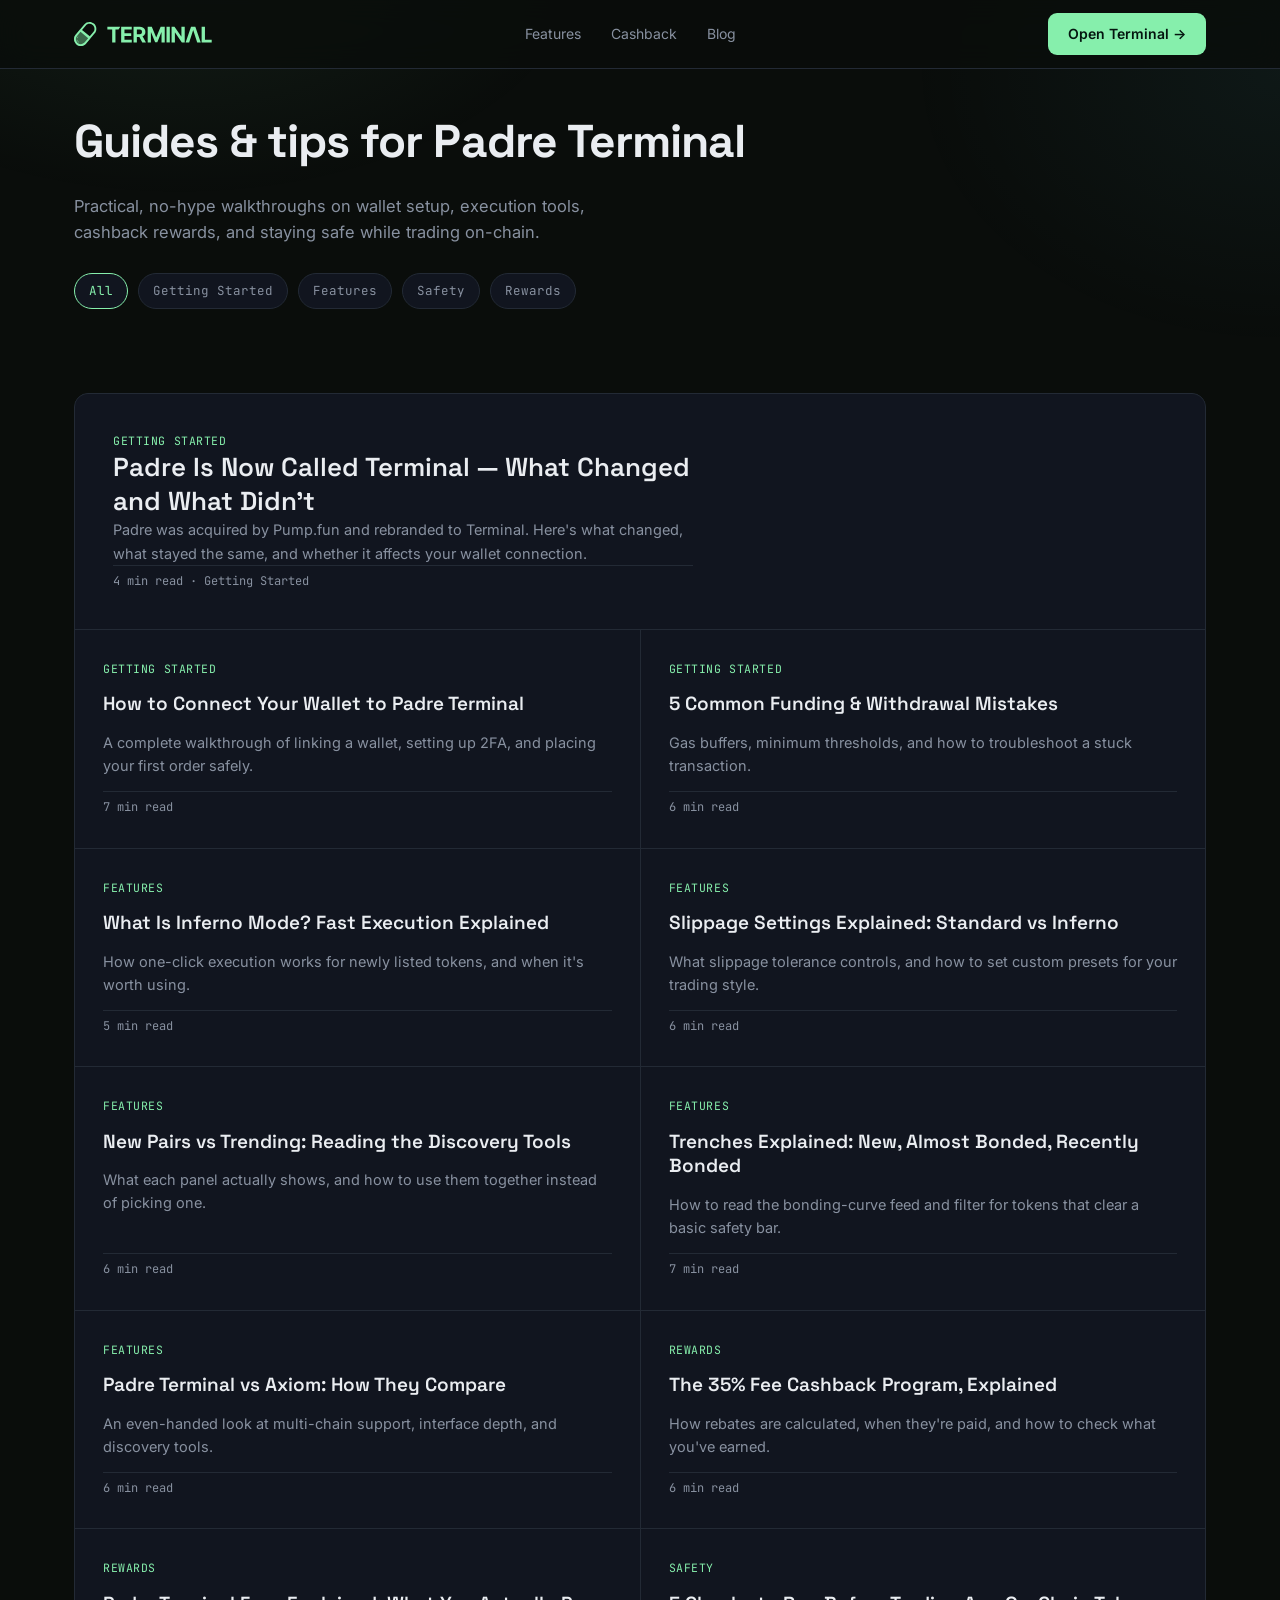
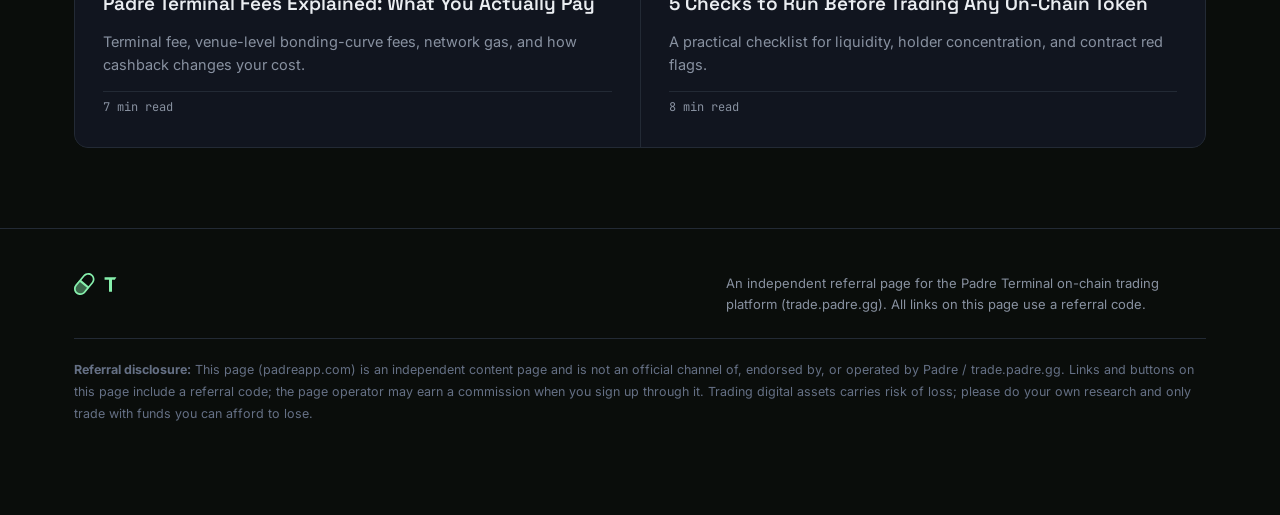
==== blog/index.html @ 82a3ad18 "Add files via upload Update link to Getbonus" ====
<!DOCTYPE html>
<html lang="en">
<head>
<meta charset="UTF-8">
<meta name="viewport" content="width=device-width, initial-scale=1.0">
<title>Blog — Guides & Tips for Padre Terminal | Padre Terminal Referral Hub</title>
<meta name="description" content="Step-by-step guides, feature explainers and safety tips for trading on Padre Terminal — wallet setup, cashback rewards, order types, and on-chain research tools.">
<link rel="canonical" href="https://padreapp.com/blog/">
<meta property="og:title" content="Padre Terminal Blog — Guides & Tips">
<meta property="og:description" content="Practical guides for trading faster and safer on Padre Terminal.">
<meta property="og:type" content="website">
<link rel="icon" href="/favicon.ico" sizes="any">
<link rel="icon" href="/favicon-96.png" type="image/png" sizes="96x96">
<link rel="preconnect" href="https://fonts.googleapis.com">
<link rel="preconnect" href="https://fonts.gstatic.com" crossorigin>
<link href="https://fonts.googleapis.com/css2?family=Space+Grotesk:wght@500;600;700&family=Inter:wght@400;500;600;700&family=JetBrains+Mono:wght@400;500;600&display=swap" rel="stylesheet">
<link rel="stylesheet" href="/blog/styles.css">
<script type="application/ld+json">
{
  "@context": "https://schema.org",
  "@type": "Blog",
  "name": "Padre Terminal Blog",
  "url": "https://padreapp.com/blog/",
  "description": "Guides, feature explainers and safety tips for trading on Padre Terminal."
}
</script>
</head>
<body>

<header>
  <div class="wrap">
    <nav>
      <a href="/" aria-label="Home" class="logo-img">
        <svg viewBox="0 0 460 80" fill="none" xmlns="http://www.w3.org/2000/svg" role="img" aria-label="Padre Terminal logo">
          <g clip-path="url(#clipNavBlog)">
            <path d="M111.18 24.9642V15.8462H154.259L148.422 24.9642H138.201V68.1539H127.239V24.9642H111.18Z" fill="#86EFAC"/>
            <path d="M157.173 68.1539V15.8462H192.518V24.9642H168.264V37.4282H190.699V46.5463H168.264V59.0358H192.62V68.1539H157.173Z" fill="#86EFAC"/>
            <path d="M198.449 68.1539V15.8462H219.142C223.104 15.8462 226.485 16.5528 229.285 17.9661C232.103 19.3623 234.245 21.346 235.713 23.917C237.199 26.4711 237.942 29.4765 237.942 32.933C237.942 36.4065 237.191 39.3949 235.688 41.8978C234.186 44.3838 232.008 46.2909 229.157 47.619C226.322 48.9471 222.891 49.6112 218.861 49.6112H205.005V40.723H217.068C219.185 40.723 220.944 40.4335 222.344 39.8546C223.745 39.2756 224.786 38.4073 225.469 37.2494C226.169 36.0915 226.519 34.6528 226.519 32.933C226.519 31.1963 226.169 29.7319 225.469 28.54C224.786 27.3481 223.736 26.4456 222.319 25.8326C220.919 25.2026 219.151 24.8877 217.017 24.8877H209.538V68.1539H198.449ZM226.775 44.3498L239.811 68.1539H227.57L214.814 44.3498H226.775Z" fill="#86EFAC"/>
            <path d="M245.639 15.8462H259.316L273.762 50.9904H274.375L288.821 15.8462H302.498V68.1539H291.741V34.1079H291.305L277.731 67.8985H270.406L256.832 33.9802H256.397V68.1539H245.639V15.8462Z" fill="#86EFAC"/>
            <path d="M319.416 15.8462V68.1539H308.327V15.8462H319.416Z" fill="#86EFAC"/>
            <path d="M369.117 15.8462V68.1539H359.538L336.718 35.2317H336.334V68.1539H325.245V15.8462H334.977L357.618 48.7428H358.079V15.8462H369.117Z" fill="#86EFAC"/>
            <path d="M383.916 68.1539H372.032L390.14 15.8462H404.431L422.513 68.1539H410.629L397.489 27.7993H397.08L383.916 68.1539Z" fill="#86EFAC"/>
            <path d="M425.427 68.1539V15.8462H436.517V59.0358H459.005V68.1539H425.427Z" fill="#86EFAC"/>
            <path d="M19.7001 25.2716L54.8013 54.725L40.4621 71.8139C32.3288 81.5068 17.8777 82.7711 8.18477 74.6377C-1.50821 66.5044 -2.77252 52.0533 5.36086 42.3604L19.7001 25.2716Z" fill="#86EFAC" fill-opacity="0.4"/>
            <path d="M12.4455 49.9567C10.1821 53.4357 7.52669 61.7278 15.0121 67.0642" stroke="#86EFAC" stroke-width="1.8" stroke-linecap="round" stroke-dasharray="3.62 7.23 12.06 7.23"/>
            <path d="M66.3158 5.36013C76.0084 13.4933 77.273 27.9446 69.1404 37.6376L40.462 71.8151L40.0761 72.2641C31.8782 81.546 17.7253 82.6454 8.18383 74.6391L7.73629 74.2532C-1.54562 66.0552 -2.64564 51.9031 5.36064 42.3617L34.0391 8.18404C42.1725 -1.50815 56.623 -2.77263 66.3158 5.36013ZM21.6579 32.5119L10.0743 46.3169C4.12538 53.4064 5.0497 63.9764 12.139 69.9255C19.2287 75.8744 29.7994 74.9496 35.7483 67.8599L47.3319 54.0551L21.6579 32.5119ZM62.3606 10.0738C55.2711 4.12539 44.7016 5.05031 38.7527 12.1392L26.8169 26.3637L52.491 47.9068L64.4268 33.6823C70.3751 26.5927 69.4499 16.0226 62.3606 10.0738Z" fill="#86EFAC"/>
          </g>
          <defs><clipPath id="clipNavBlog"><rect width="460" height="80" fill="white"/></clipPath></defs>
        </svg>
      </a>
      <div class="nav-links nav-mobile-hide">
        <a href="/#features">Features</a>
        <a href="/#cashback">Cashback</a>
        <a href="/blog/">Blog</a>
      </div>
      <a class="nav-cta" href="https://trade.padre.gg/rk/getbonus" target="_blank" rel="noopener sponsored">Open Terminal →</a>
    </nav>
  </div>
</header>

<main>
  <div class="wrap">
    <div class="blog-hero">
      <h1>Guides & tips for Padre Terminal</h1>
      <p>Practical, no-hype walkthroughs on wallet setup, execution tools, cashback rewards, and staying safe while trading on-chain.</p>

      <div class="tag-row">
        <span class="tag-pill active">All</span>
        <span class="tag-pill">Getting Started</span>
        <span class="tag-pill">Features</span>
        <span class="tag-pill">Safety</span>
        <span class="tag-pill">Rewards</span>
      </div>
    </div>

    <div class="post-grid">
      <a class="post-card featured" href="/blog/padre-now-called-terminal.html">
        <div>
          <div class="cat">GETTING STARTED</div>
          <h2>Padre Is Now Called Terminal — What Changed and What Didn't</h2>
          <p>Padre was acquired by Pump.fun and rebranded to Terminal. Here's what changed, what stayed the same, and whether it affects your wallet connection.</p>
          <div class="meta">4 min read · Getting Started</div>
        </div>
      </a>

      <a class="post-card" href="/blog/how-to-connect-wallet-padre-terminal.html">
        <div class="cat">GETTING STARTED</div>
        <h2>How to Connect Your Wallet to Padre Terminal</h2>
        <p>A complete walkthrough of linking a wallet, setting up 2FA, and placing your first order safely.</p>
        <div class="meta">7 min read</div>
      </a>

      <a class="post-card" href="/blog/funding-withdrawal-mistakes.html">
        <div class="cat">GETTING STARTED</div>
        <h2>5 Common Funding & Withdrawal Mistakes</h2>
        <p>Gas buffers, minimum thresholds, and how to troubleshoot a stuck transaction.</p>
        <div class="meta">6 min read</div>
      </a>

      <a class="post-card" href="/blog/inferno-mode-explained.html">
        <div class="cat">FEATURES</div>
        <h2>What Is Inferno Mode? Fast Execution Explained</h2>
        <p>How one-click execution works for newly listed tokens, and when it's worth using.</p>
        <div class="meta">5 min read</div>
      </a>

      <a class="post-card" href="/blog/slippage-settings-explained.html">
        <div class="cat">FEATURES</div>
        <h2>Slippage Settings Explained: Standard vs Inferno</h2>
        <p>What slippage tolerance controls, and how to set custom presets for your trading style.</p>
        <div class="meta">6 min read</div>
      </a>

      <a class="post-card" href="/blog/new-pairs-vs-trending.html">
        <div class="cat">FEATURES</div>
        <h2>New Pairs vs Trending: Reading the Discovery Tools</h2>
        <p>What each panel actually shows, and how to use them together instead of picking one.</p>
        <div class="meta">6 min read</div>
      </a>

      <a class="post-card" href="/blog/trenches-explained.html">
        <div class="cat">FEATURES</div>
        <h2>Trenches Explained: New, Almost Bonded, Recently Bonded</h2>
        <p>How to read the bonding-curve feed and filter for tokens that clear a basic safety bar.</p>
        <div class="meta">7 min read</div>
      </a>

      <a class="post-card" href="/blog/padre-vs-axiom.html">
        <div class="cat">FEATURES</div>
        <h2>Padre Terminal vs Axiom: How They Compare</h2>
        <p>An even-handed look at multi-chain support, interface depth, and discovery tools.</p>
        <div class="meta">6 min read</div>
      </a>

      <a class="post-card" href="/blog/cashback-program-explained.html">
        <div class="cat">REWARDS</div>
        <h2>The 35% Fee Cashback Program, Explained</h2>
        <p>How rebates are calculated, when they're paid, and how to check what you've earned.</p>
        <div class="meta">6 min read</div>
      </a>

      <a class="post-card" href="/blog/padre-terminal-fees-explained.html">
        <div class="cat">REWARDS</div>
        <h2>Padre Terminal Fees Explained: What You Actually Pay</h2>
        <p>Terminal fee, venue-level bonding-curve fees, network gas, and how cashback changes your cost.</p>
        <div class="meta">7 min read</div>
      </a>

      <a class="post-card" href="/blog/token-safety-checklist.html">
        <div class="cat">SAFETY</div>
        <h2>5 Checks to Run Before Trading Any On-Chain Token</h2>
        <p>A practical checklist for liquidity, holder concentration, and contract red flags.</p>
        <div class="meta">8 min read</div>
      </a>
    </div>
  </div>
</main>

<footer>
  <div class="wrap">
    <div class="foot-grid">
      <span class="logo-img" style="display:inline-block;">
        <svg viewBox="0 0 460 80" fill="none" xmlns="http://www.w3.org/2000/svg" role="img" aria-label="Padre Terminal logo" style="height:22px;width:auto;">
          <g clip-path="url(#clipFootBlog)">
            <path d="M111.18 24.9642V15.8462H154.259L148.422 24.9642H138.201V68.1539H127.239V24.9642H111.18Z" fill="#86EFAC"/>
            <path d="M19.7001 25.2716L54.8013 54.725L40.4621 71.8139C32.3288 81.5068 17.8777 82.7711 8.18477 74.6377C-1.50821 66.5044 -2.77252 52.0533 5.36086 42.3604L19.7001 25.2716Z" fill="#86EFAC" fill-opacity="0.4"/>
            <path d="M66.3158 5.36013C76.0084 13.4933 77.273 27.9446 69.1404 37.6376L40.462 71.8151L40.0761 72.2641C31.8782 81.546 17.7253 82.6454 8.18383 74.6391L7.73629 74.2532C-1.54562 66.0552 -2.64564 51.9031 5.36064 42.3617L34.0391 8.18404C42.1725 -1.50815 56.623 -2.77263 66.3158 5.36013ZM21.6579 32.5119L10.0743 46.3169C4.12538 53.4064 5.0497 63.9764 12.139 69.9255C19.2287 75.8744 29.7994 74.9496 35.7483 67.8599L47.3319 54.0551L21.6579 32.5119ZM62.3606 10.0738C55.2711 4.12539 44.7016 5.05031 38.7527 12.1392L26.8169 26.3637L52.491 47.9068L64.4268 33.6823C70.3751 26.5927 69.4499 16.0226 62.3606 10.0738Z" fill="#86EFAC"/>
          </g>
          <defs><clipPath id="clipFootBlog"><rect width="460" height="80" fill="white"/></clipPath></defs>
        </svg>
      </span>
      <div style="max-width:480px;">An independent referral page for the Padre Terminal on-chain trading platform (trade.padre.gg). All links on this page use a referral code.</div>
    </div>
    <div class="disclaimer">
      <strong>Referral disclosure:</strong> This page (padreapp.com) is an independent content page and is not an official channel of, endorsed by, or operated by Padre / trade.padre.gg. Links and buttons on this page include a referral code; the page operator may earn a commission when you sign up through it. Trading digital assets carries risk of loss; please do your own research and only trade with funds you can afford to lose.
    </div>
  </div>
</footer>

</body>
</html>
---- blog/styles.css ----
:root{
  --bg:#0A0D0B;
  --panel:#11151F;
  --panel-2:#151A25;
  --line:#232A35;
  --text:#EAEDF1;
  --muted:#8891A0;
  --up:#86EFAC;
  --down:#FB7185;
  --accent:#67E8F9;
  --up-dim: rgba(134,239,172,0.12);
  --radius:14px;
  --maxw:1180px;
  --maxw-article:740px;
}
*{box-sizing:border-box; margin:0; padding:0;}
html{scroll-behavior:smooth;}
body{
  background:var(--bg);
  color:var(--text);
  font-family:'Inter',sans-serif;
  line-height:1.6;
  -webkit-font-smoothing:antialiased;
  position:relative;
}
body::before{
  content:""; position:fixed; inset:0; z-index:-1; pointer-events:none;
  background:
    radial-gradient(700px 420px at 14% -6%, rgba(134,239,172,0.08), transparent 60%),
    radial-gradient(620px 460px at 100% 8%, rgba(103,232,249,0.05), transparent 60%);
}
h1,h2,h3,.mono{font-family:'Space Grotesk',sans-serif;}
.num,code{font-family:'JetBrains Mono',monospace;}
a{color:inherit; text-decoration:none;}
img{max-width:100%; display:block;}
.wrap{max-width:var(--maxw); margin:0 auto; padding:0 24px;}
::selection{background:var(--up); color:#04150F;}

/* nav */
header{position:sticky; top:0; z-index:50; background:rgba(10,13,11,0.85); backdrop-filter:blur(14px); border-bottom:1px solid var(--line);}
nav{display:flex; align-items:center; justify-content:space-between; height:68px;}
.logo-img{height:24px; width:auto; line-height:0;}
.logo-img svg{height:24px; width:auto; display:block;}
.nav-links{display:flex; gap:30px; font-size:14px; color:var(--muted);}
.nav-links a:hover{color:var(--text);}
.nav-cta{background:var(--up); color:#04150F; font-weight:600; font-size:14px; padding:10px 20px; border-radius:9px; white-space:nowrap;}
.nav-mobile-hide{display:flex;}
@media(max-width:780px){ .nav-mobile-hide{display:none;} }

/* breadcrumb */
.crumb{font-family:'JetBrains Mono',monospace; font-size:12.5px; color:var(--muted); padding:24px 0 0;}
.crumb a:hover{color:var(--up);}
.crumb span{margin:0 6px; opacity:0.5;}

/* blog hub */
.blog-hero{padding:36px 0 44px;}
.blog-hero h1{font-size:clamp(30px,4.4vw,46px); letter-spacing:-0.02em; margin-bottom:14px;}
.blog-hero p{color:var(--muted); font-size:16.5px; max-width:560px;}

.tag-row{display:flex; gap:10px; flex-wrap:wrap; margin:28px 0 8px;}
.tag-pill{
  font-family:'JetBrains Mono',monospace; font-size:12.5px; color:var(--muted);
  border:1px solid var(--line); padding:7px 14px; border-radius:100px; background:var(--panel);
  transition:border-color .15s ease, color .15s ease;
}
.tag-pill:hover, .tag-pill.active{border-color:var(--up); color:var(--up);}

.post-grid{display:grid; grid-template-columns:repeat(2,1fr); gap:1px; background:var(--line); border:1px solid var(--line); border-radius:var(--radius); overflow:hidden; margin:32px 0 80px;}
@media(max-width:760px){ .post-grid{grid-template-columns:1fr;} }
.post-card{background:var(--panel); padding:30px 28px; display:flex; flex-direction:column; gap:14px; transition:background .2s ease;}
.post-card:hover{background:var(--panel-2);}
.post-card .cat{font-family:'JetBrains Mono',monospace; font-size:11.5px; color:var(--up); letter-spacing:0.05em;}
.post-card h2{font-size:19px; font-weight:600; line-height:1.3;}
.post-card p{color:var(--muted); font-size:14.5px;}
.post-card .meta{font-family:'JetBrains Mono',monospace; font-size:12px; color:var(--muted); margin-top:auto; padding-top:6px; border-top:1px solid var(--line);}
.post-card.featured{grid-column:1/-1; display:grid; grid-template-columns:1.3fr 1fr; gap:28px; align-items:center; padding:38px;}
@media(max-width:760px){ .post-card.featured{grid-template-columns:1fr;} }
.post-card.featured h2{font-size:26px;}

/* article */
.article-wrap{max-width:var(--maxw-article); margin:0 auto; padding:0 24px;}
.article-head{padding:30px 0 34px; border-bottom:1px solid var(--line); margin-bottom:40px;}
.article-cat{font-family:'JetBrains Mono',monospace; font-size:12.5px; color:var(--up); letter-spacing:0.05em; margin-bottom:16px;}
.article-head h1{font-size:clamp(28px,4.4vw,42px); letter-spacing:-0.02em; line-height:1.15; margin-bottom:18px;}
.article-meta{display:flex; gap:16px; flex-wrap:wrap; font-family:'JetBrains Mono',monospace; font-size:12.5px; color:var(--muted);}

.prose{padding-bottom:70px;}
.prose h2{font-size:25px; margin:44px 0 16px; letter-spacing:-0.01em;}
.prose h3{font-size:19px; margin:32px 0 12px;}
.prose p{color:#C7CDD7; font-size:16px; margin-bottom:18px;}
.prose ul,.prose ol{color:#C7CDD7; font-size:16px; margin:0 0 20px 22px;}
.prose li{margin-bottom:8px;}
.prose strong{color:var(--text);}
.prose a.inline-link{color:var(--up); border-bottom:1px solid rgba(134,239,172,0.4);}
.prose blockquote{
  border-left:3px solid var(--up); padding:4px 20px; margin:24px 0; color:var(--muted); font-size:15.5px;
}
.callout{
  background:var(--panel); border:1px solid var(--line); border-radius:12px; padding:22px 24px; margin:28px 0;
}
.callout .lbl{font-family:'JetBrains Mono',monospace; font-size:11.5px; color:var(--up); letter-spacing:0.05em; margin-bottom:8px;}
.callout p{margin-bottom:0; font-size:15px;}
.inline-cta{
  background:linear-gradient(120deg, #10241a, #0d1420 70%); border:1px solid rgba(134,239,172,0.25);
  border-radius:16px; padding:30px 28px; margin:36px 0; text-align:center;
}
.inline-cta h3{margin-bottom:10px; font-size:20px;}
.inline-cta p{color:var(--muted); font-size:14.5px; margin-bottom:20px;}
.btn-primary{
  display:inline-flex; align-items:center; gap:8px;
  background:linear-gradient(180deg, #9BF3BB, var(--up)); color:#04150F; font-weight:700; font-size:15px;
  padding:13px 24px; border-radius:10px;
  box-shadow:0 0 0 1px rgba(134,239,172,0.4), 0 12px 26px -10px rgba(134,239,172,0.5);
}

.related{border-top:1px solid var(--line); padding-top:36px; margin-top:20px;}
.related h3{font-size:14px; font-family:'JetBrains Mono',monospace; color:var(--muted); letter-spacing:0.05em; margin-bottom:20px;}
.related-grid{display:grid; grid-template-columns:repeat(2,1fr); gap:16px;}
@media(max-width:600px){ .related-grid{grid-template-columns:1fr;} }
.related-grid a{background:var(--panel); border:1px solid var(--line); border-radius:12px; padding:18px 20px; font-size:14.5px; font-weight:500; transition:border-color .15s ease;}
.related-grid a:hover{border-color:var(--up);}

footer{border-top:1px solid var(--line); padding:44px 0 90px; color:var(--muted); font-size:13px;}
footer .foot-grid{display:flex; justify-content:space-between; flex-wrap:wrap; gap:20px; margin-bottom:24px; align-items:flex-start;}
.disclaimer{border-top:1px solid var(--line); padding-top:20px; font-size:12.5px; line-height:1.75; color:#657085;}
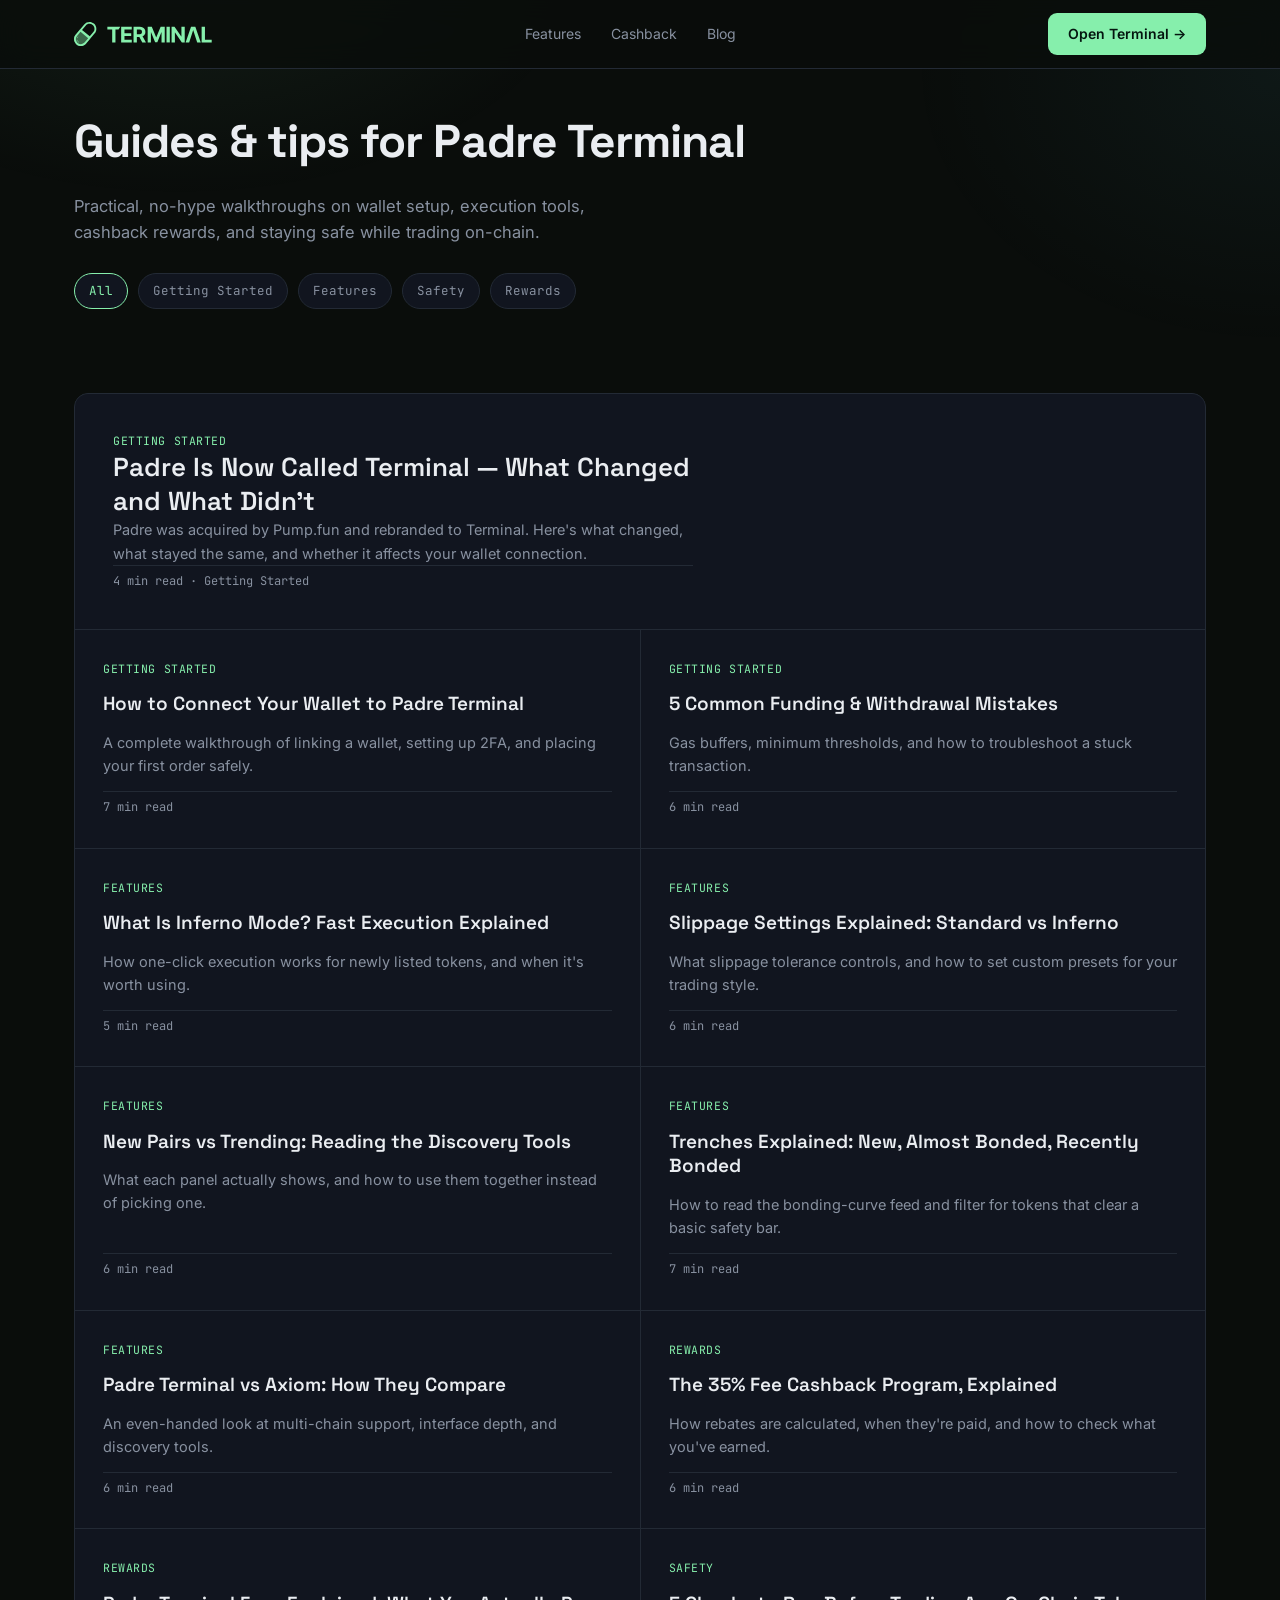
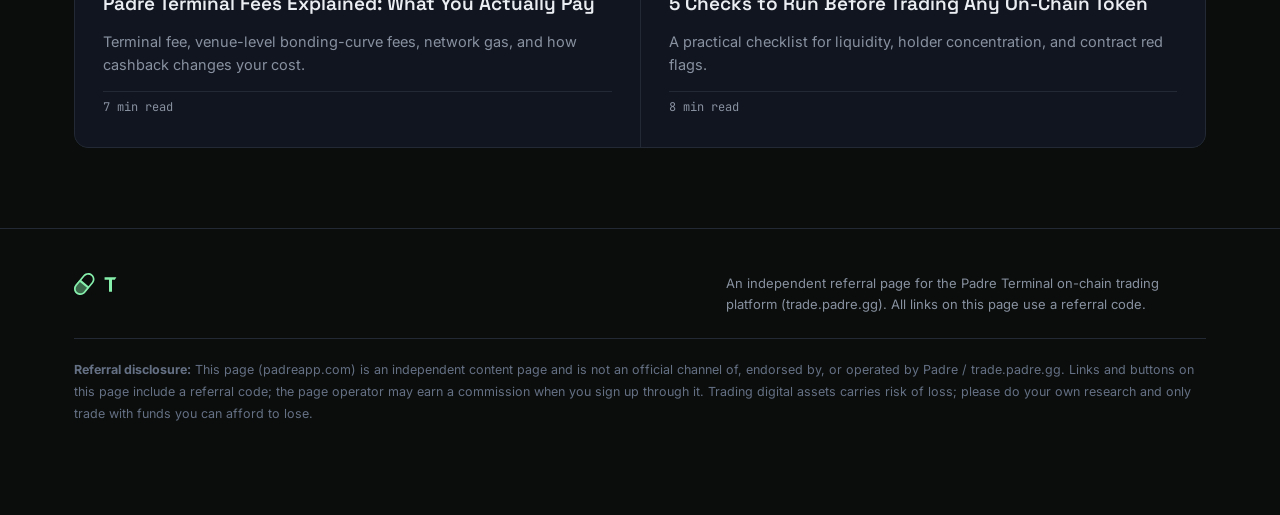
==== commit 614c2dd9: "Add files via upload Update menu top below" ====
--- a/blog/index.html
+++ b/blog/index.html
@@ -53,8 +53,19 @@
         <a href="/#cashback">Cashback</a>
         <a href="/blog/">Blog</a>
       </div>
-      <a class="nav-cta" href="https://trade.padre.gg/rk/getbonus" target="_blank" rel="noopener sponsored">Open Terminal →</a>
+      <div class="nav-right">
+        <a class="nav-cta" href="https://trade.padre.gg/rk/getbonus" target="_blank" rel="noopener sponsored">Open Terminal →</a>
+        <button class="hamburger" id="menuBtn" aria-label="Open menu" aria-expanded="false">
+          <svg viewBox="0 0 24 24" fill="none" stroke="currentColor" stroke-width="2" stroke-linecap="round"><path d="M4 7h16M4 12h16M4 17h16"/></svg>
+        </button>
+      </div>
     </nav>
+    <div class="mobile-panel" id="mobilePanel">
+      <a href="/">Home</a>
+      <a href="/#features">Features</a>
+      <a href="/#cashback">Cashback</a>
+      <a href="/blog/">Blog</a>
+    </div>
   </div>
 </header>
 
@@ -177,5 +188,24 @@
   </div>
 </footer>
 
+<script>
+(function(){
+  var btn = document.getElementById('menuBtn');
+  var panel = document.getElementById('mobilePanel');
+  if(!btn || !panel) return;
+  btn.addEventListener('click', function(){
+    var isOpen = panel.classList.toggle('open');
+    btn.classList.toggle('open', isOpen);
+    btn.setAttribute('aria-expanded', isOpen ? 'true' : 'false');
+  });
+  panel.querySelectorAll('a').forEach(function(a){
+    a.addEventListener('click', function(){
+      panel.classList.remove('open');
+      btn.classList.remove('open');
+      btn.setAttribute('aria-expanded', 'false');
+    });
+  });
+})();
+</script>
 </body>
 </html>
--- a/blog/styles.css
+++ b/blog/styles.css
@@ -46,6 +46,22 @@
 .nav-cta{background:var(--up); color:#04150F; font-weight:600; font-size:14px; padding:10px 20px; border-radius:9px; white-space:nowrap;}
 .nav-mobile-hide{display:flex;}
 @media(max-width:780px){ .nav-mobile-hide{display:none;} }
+
+.nav-right{display:flex; align-items:center; gap:10px;}
+.hamburger{
+  display:none; align-items:center; justify-content:center; flex-shrink:0;
+  width:38px; height:38px; border-radius:8px; border:1px solid var(--line);
+  background:transparent; color:var(--text); cursor:pointer; padding:0;
+}
+.hamburger svg{width:18px; height:18px;}
+.hamburger.open{border-color:var(--up); color:var(--up);}
+@media(max-width:780px){ .hamburger{display:flex;} }
+
+.mobile-panel{display:none; flex-direction:column; padding:6px 0 16px; border-top:1px solid var(--line);}
+.mobile-panel.open{display:flex;}
+.mobile-panel a{padding:13px 4px; font-size:15px; color:var(--muted); border-bottom:1px solid var(--line);}
+.mobile-panel a:last-child{border-bottom:none;}
+.mobile-panel a:hover{color:var(--up);}
 
 /* breadcrumb */
 .crumb{font-family:'JetBrains Mono',monospace; font-size:12.5px; color:var(--muted); padding:24px 0 0;}
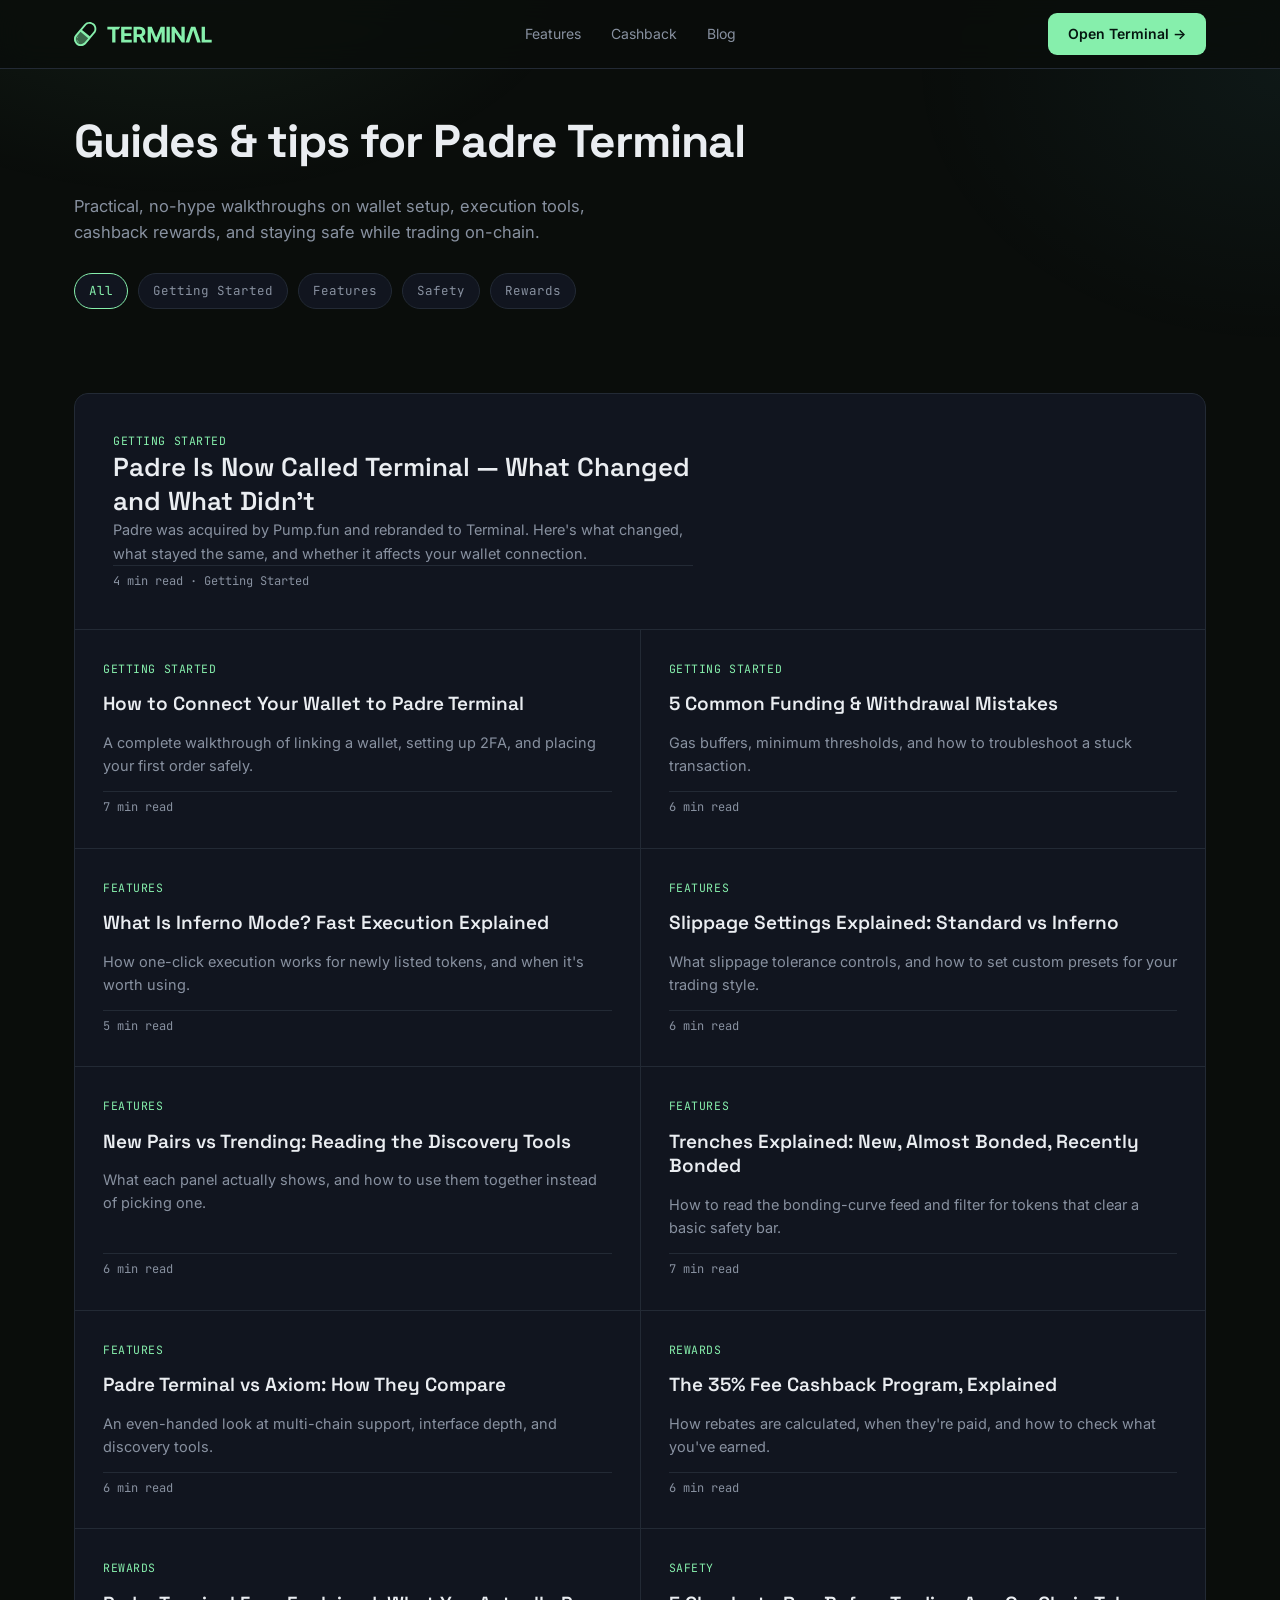
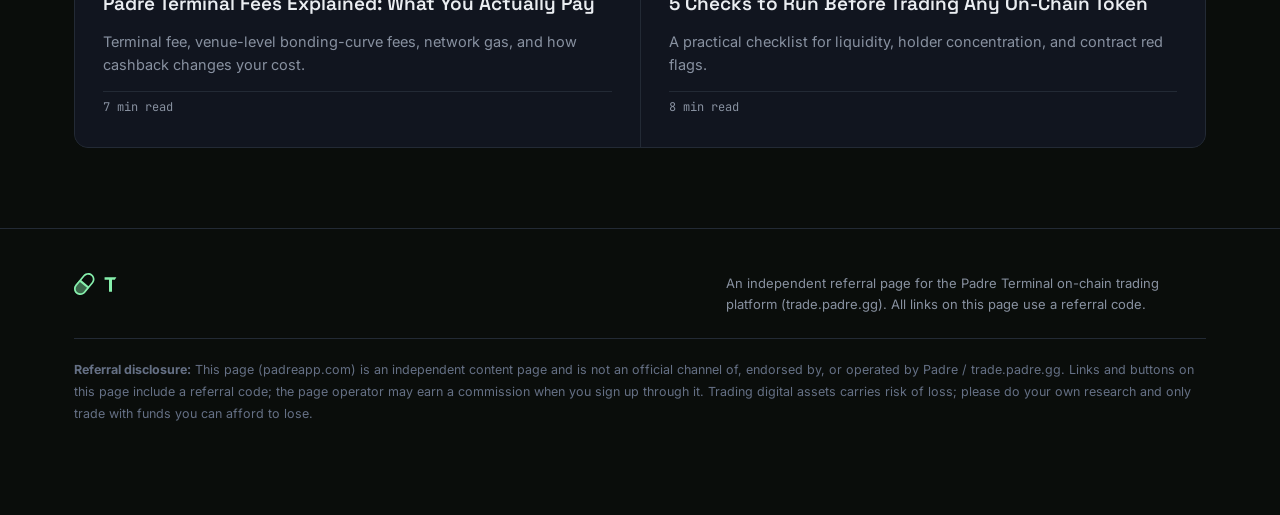
==== commit 183d5277: "Add files via upload Update Padre Terminal Trading name" ====
--- a/blog/index.html
+++ b/blog/index.html
@@ -9,6 +9,8 @@
 <meta property="og:title" content="Padre Terminal Blog — Guides & Tips">
 <meta property="og:description" content="Practical guides for trading faster and safer on Padre Terminal.">
 <meta property="og:type" content="website">
+<meta property="og:site_name" content="Padre Terminal Trading">
+<meta property="og:url" content="https://padreapp.com/blog/">
 <link rel="icon" href="/favicon.ico" sizes="any">
 <link rel="icon" href="/favicon-96.png" type="image/png" sizes="96x96">
 <link rel="preconnect" href="https://fonts.googleapis.com">
@@ -54,7 +56,7 @@
         <a href="/blog/">Blog</a>
       </div>
       <div class="nav-right">
-        <a class="nav-cta" href="https://trade.padre.gg/rk/getbonus" target="_blank" rel="noopener sponsored">Open Terminal →</a>
+        <a class="nav-cta" href="https://trade.padre.gg/rk/started" target="_blank" rel="noopener sponsored">Open Terminal →</a>
         <button class="hamburger" id="menuBtn" aria-label="Open menu" aria-expanded="false">
           <svg viewBox="0 0 24 24" fill="none" stroke="currentColor" stroke-width="2" stroke-linecap="round"><path d="M4 7h16M4 12h16M4 17h16"/></svg>
         </button>
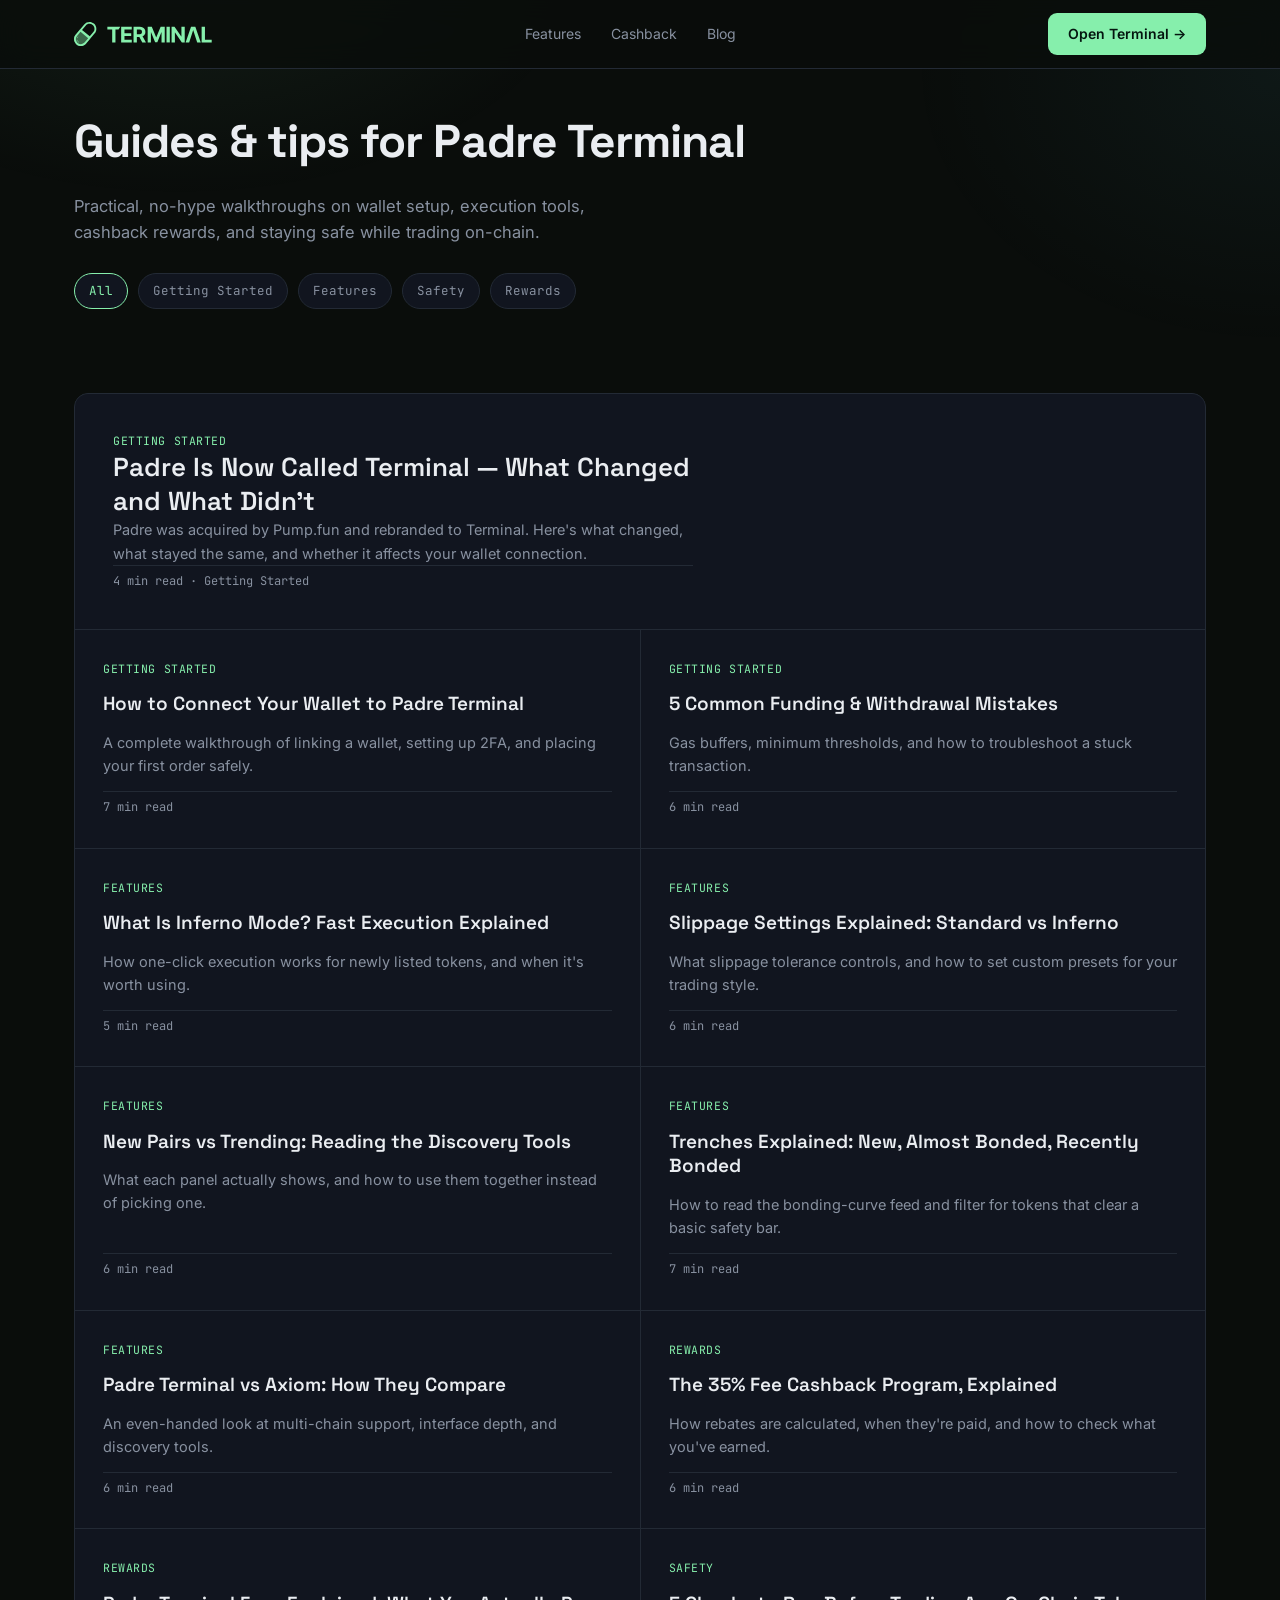
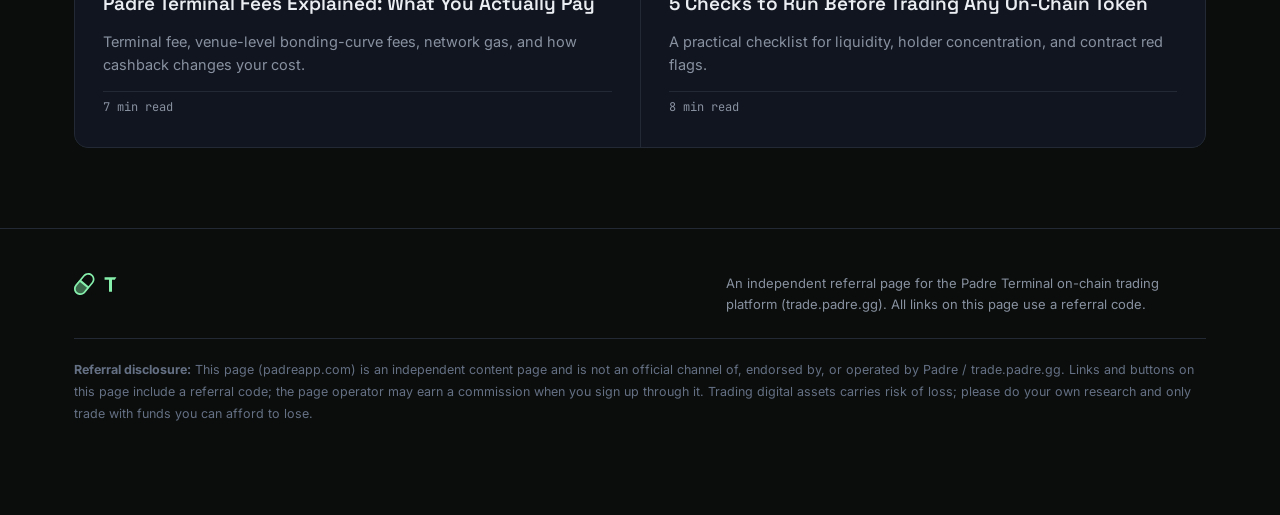
==== commit 7becfa52: "Add files via upload" ====
--- a/blog/index.html
+++ b/blog/index.html
@@ -56,7 +56,7 @@
         <a href="/blog/">Blog</a>
       </div>
       <div class="nav-right">
-        <a class="nav-cta" href="https://trade.padre.gg/rk/started" target="_blank" rel="noopener sponsored">Open Terminal →</a>
+        <a class="nav-cta" href="https://trade.padre.gg/rk/getbonus" target="_blank" rel="noopener sponsored">Open Terminal →</a>
         <button class="hamburger" id="menuBtn" aria-label="Open menu" aria-expanded="false">
           <svg viewBox="0 0 24 24" fill="none" stroke="currentColor" stroke-width="2" stroke-linecap="round"><path d="M4 7h16M4 12h16M4 17h16"/></svg>
         </button>
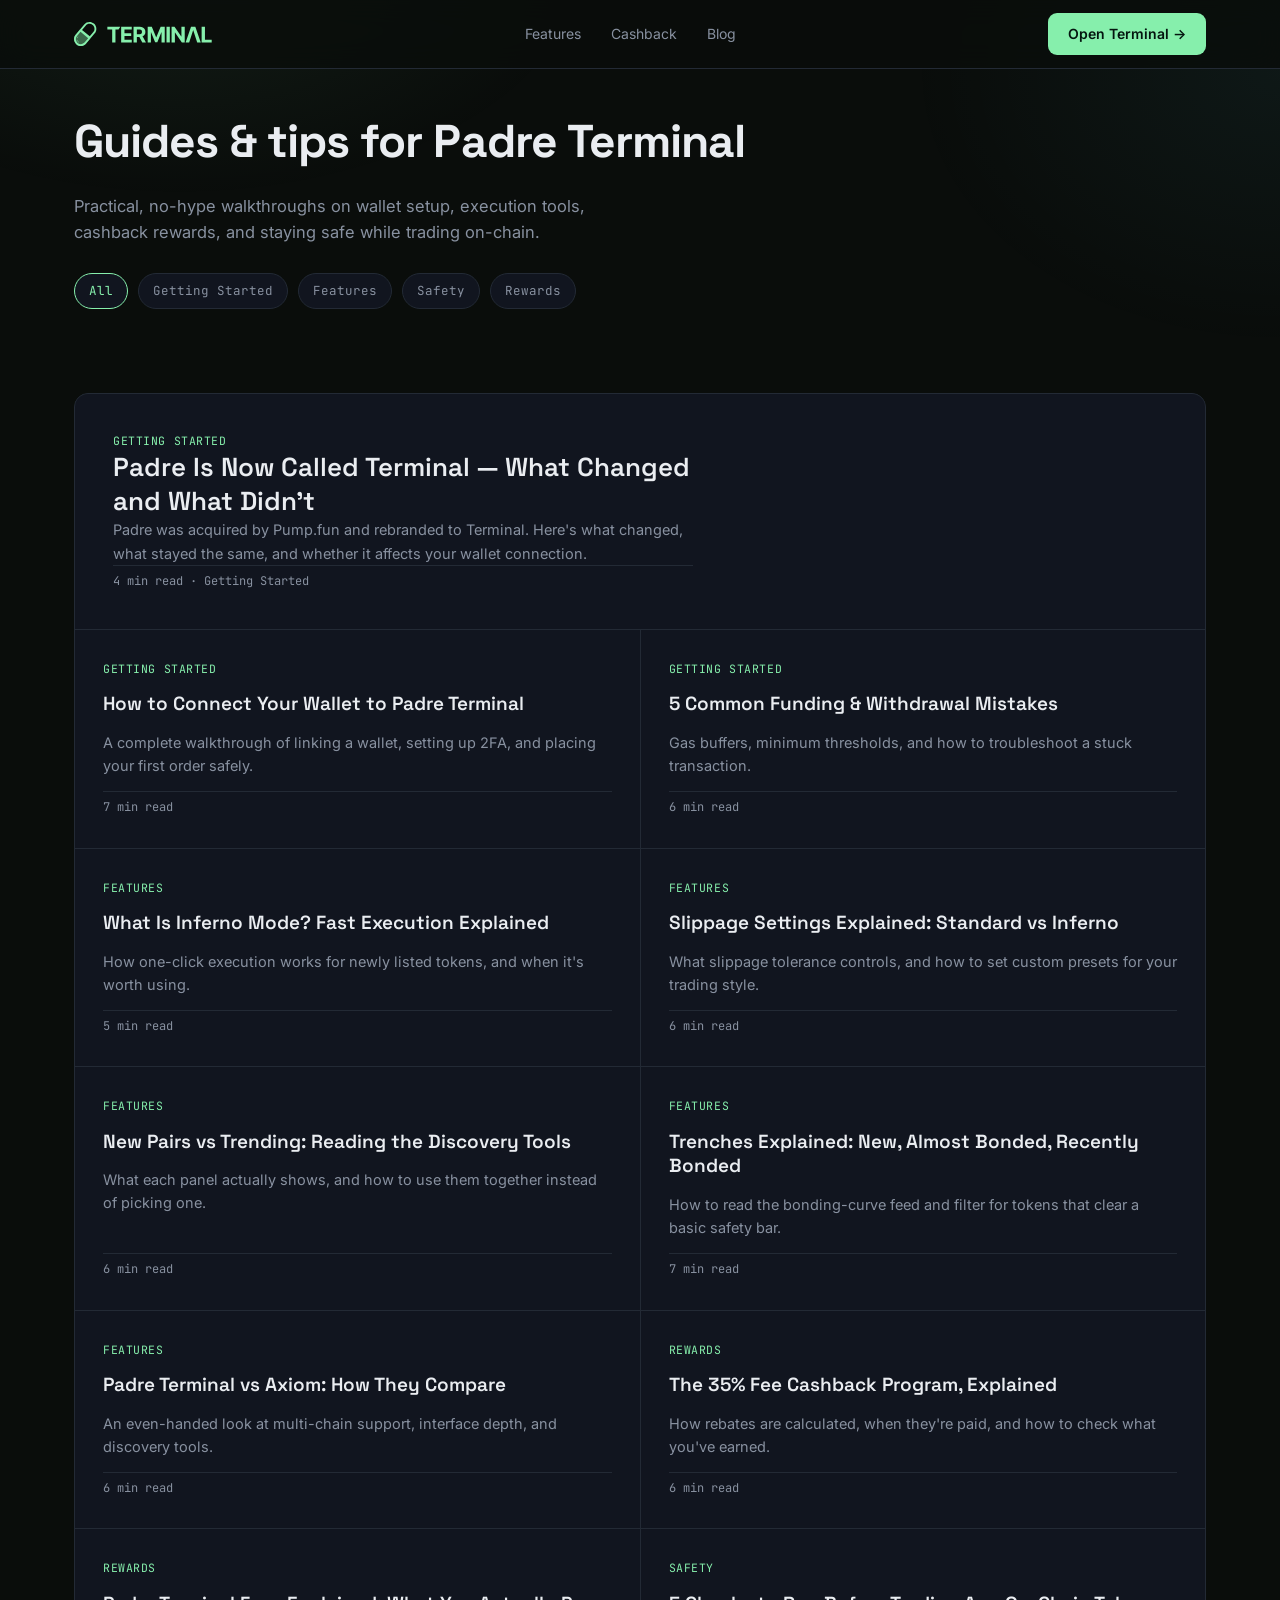
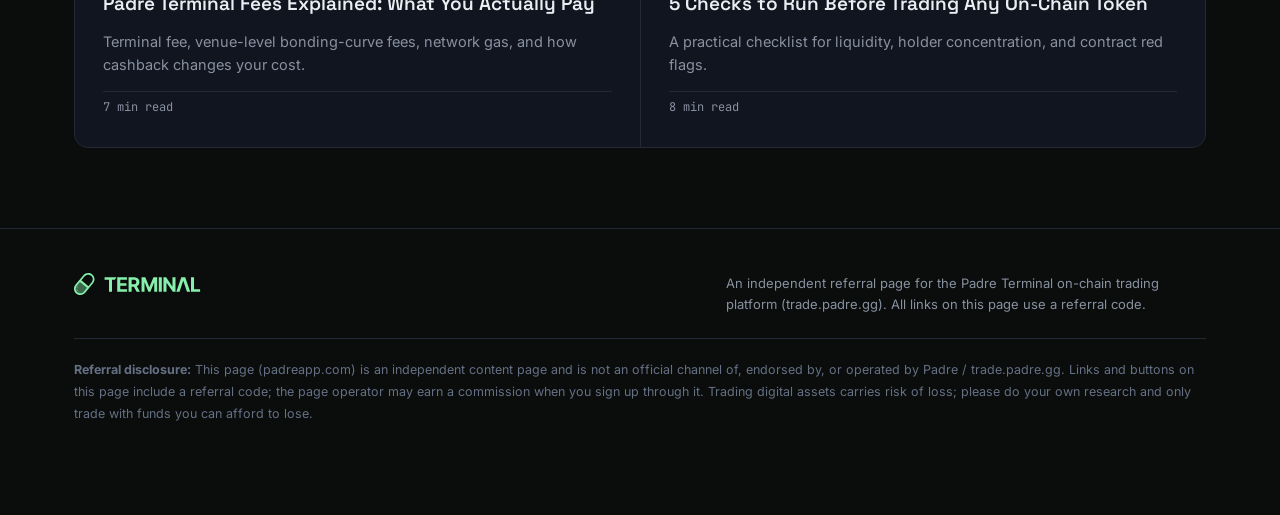
==== commit e9cea899: "Add files via upload Update logo" ====
--- a/blog/index.html
+++ b/blog/index.html
@@ -176,7 +176,15 @@
         <svg viewBox="0 0 460 80" fill="none" xmlns="http://www.w3.org/2000/svg" role="img" aria-label="Padre Terminal logo" style="height:22px;width:auto;">
           <g clip-path="url(#clipFootBlog)">
             <path d="M111.18 24.9642V15.8462H154.259L148.422 24.9642H138.201V68.1539H127.239V24.9642H111.18Z" fill="#86EFAC"/>
+            <path d="M157.173 68.1539V15.8462H192.518V24.9642H168.264V37.4282H190.699V46.5463H168.264V59.0358H192.62V68.1539H157.173Z" fill="#86EFAC"/>
+            <path d="M198.449 68.1539V15.8462H219.142C223.104 15.8462 226.485 16.5528 229.285 17.9661C232.103 19.3623 234.245 21.346 235.713 23.917C237.199 26.4711 237.942 29.4765 237.942 32.933C237.942 36.4065 237.191 39.3949 235.688 41.8978C234.186 44.3838 232.008 46.2909 229.157 47.619C226.322 48.9471 222.891 49.6112 218.861 49.6112H205.005V40.723H217.068C219.185 40.723 220.944 40.4335 222.344 39.8546C223.745 39.2756 224.786 38.4073 225.469 37.2494C226.169 36.0915 226.519 34.6528 226.519 32.933C226.519 31.1963 226.169 29.7319 225.469 28.54C224.786 27.3481 223.736 26.4456 222.319 25.8326C220.919 25.2026 219.151 24.8877 217.017 24.8877H209.538V68.1539H198.449ZM226.775 44.3498L239.811 68.1539H227.57L214.814 44.3498H226.775Z" fill="#86EFAC"/>
+            <path d="M245.639 15.8462H259.316L273.762 50.9904H274.375L288.821 15.8462H302.498V68.1539H291.741V34.1079H291.305L277.731 67.8985H270.406L256.832 33.9802H256.397V68.1539H245.639V15.8462Z" fill="#86EFAC"/>
+            <path d="M319.416 15.8462V68.1539H308.327V15.8462H319.416Z" fill="#86EFAC"/>
+            <path d="M369.117 15.8462V68.1539H359.538L336.718 35.2317H336.334V68.1539H325.245V15.8462H334.977L357.618 48.7428H358.079V15.8462H369.117Z" fill="#86EFAC"/>
+            <path d="M383.916 68.1539H372.032L390.14 15.8462H404.431L422.513 68.1539H410.629L397.489 27.7993H397.08L383.916 68.1539Z" fill="#86EFAC"/>
+            <path d="M425.427 68.1539V15.8462H436.517V59.0358H459.005V68.1539H425.427Z" fill="#86EFAC"/>
             <path d="M19.7001 25.2716L54.8013 54.725L40.4621 71.8139C32.3288 81.5068 17.8777 82.7711 8.18477 74.6377C-1.50821 66.5044 -2.77252 52.0533 5.36086 42.3604L19.7001 25.2716Z" fill="#86EFAC" fill-opacity="0.4"/>
+            <path d="M12.4455 49.9567C10.1821 53.4357 7.52669 61.7278 15.0121 67.0642" stroke="#86EFAC" stroke-width="1.8" stroke-linecap="round" stroke-dasharray="3.62 7.23 12.06 7.23"/>
             <path d="M66.3158 5.36013C76.0084 13.4933 77.273 27.9446 69.1404 37.6376L40.462 71.8151L40.0761 72.2641C31.8782 81.546 17.7253 82.6454 8.18383 74.6391L7.73629 74.2532C-1.54562 66.0552 -2.64564 51.9031 5.36064 42.3617L34.0391 8.18404C42.1725 -1.50815 56.623 -2.77263 66.3158 5.36013ZM21.6579 32.5119L10.0743 46.3169C4.12538 53.4064 5.0497 63.9764 12.139 69.9255C19.2287 75.8744 29.7994 74.9496 35.7483 67.8599L47.3319 54.0551L21.6579 32.5119ZM62.3606 10.0738C55.2711 4.12539 44.7016 5.05031 38.7527 12.1392L26.8169 26.3637L52.491 47.9068L64.4268 33.6823C70.3751 26.5927 69.4499 16.0226 62.3606 10.0738Z" fill="#86EFAC"/>
           </g>
           <defs><clipPath id="clipFootBlog"><rect width="460" height="80" fill="white"/></clipPath></defs>
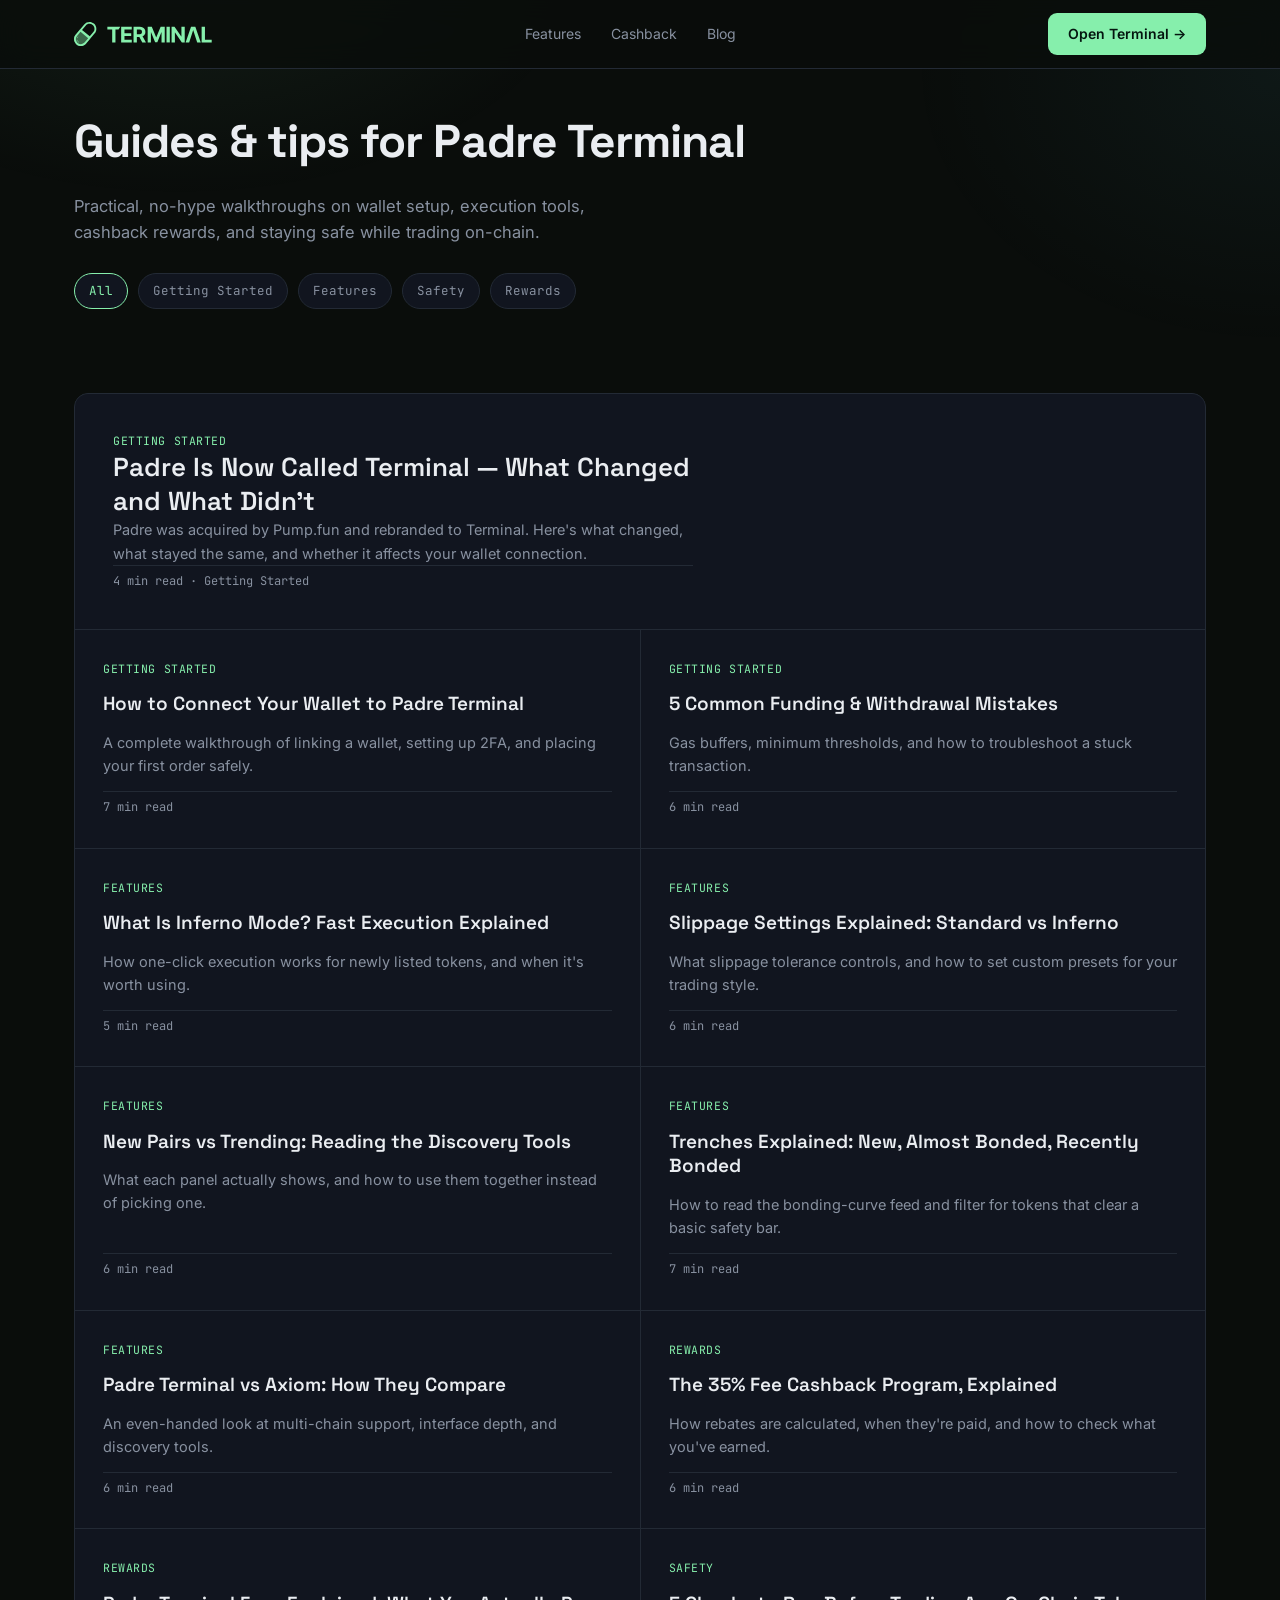
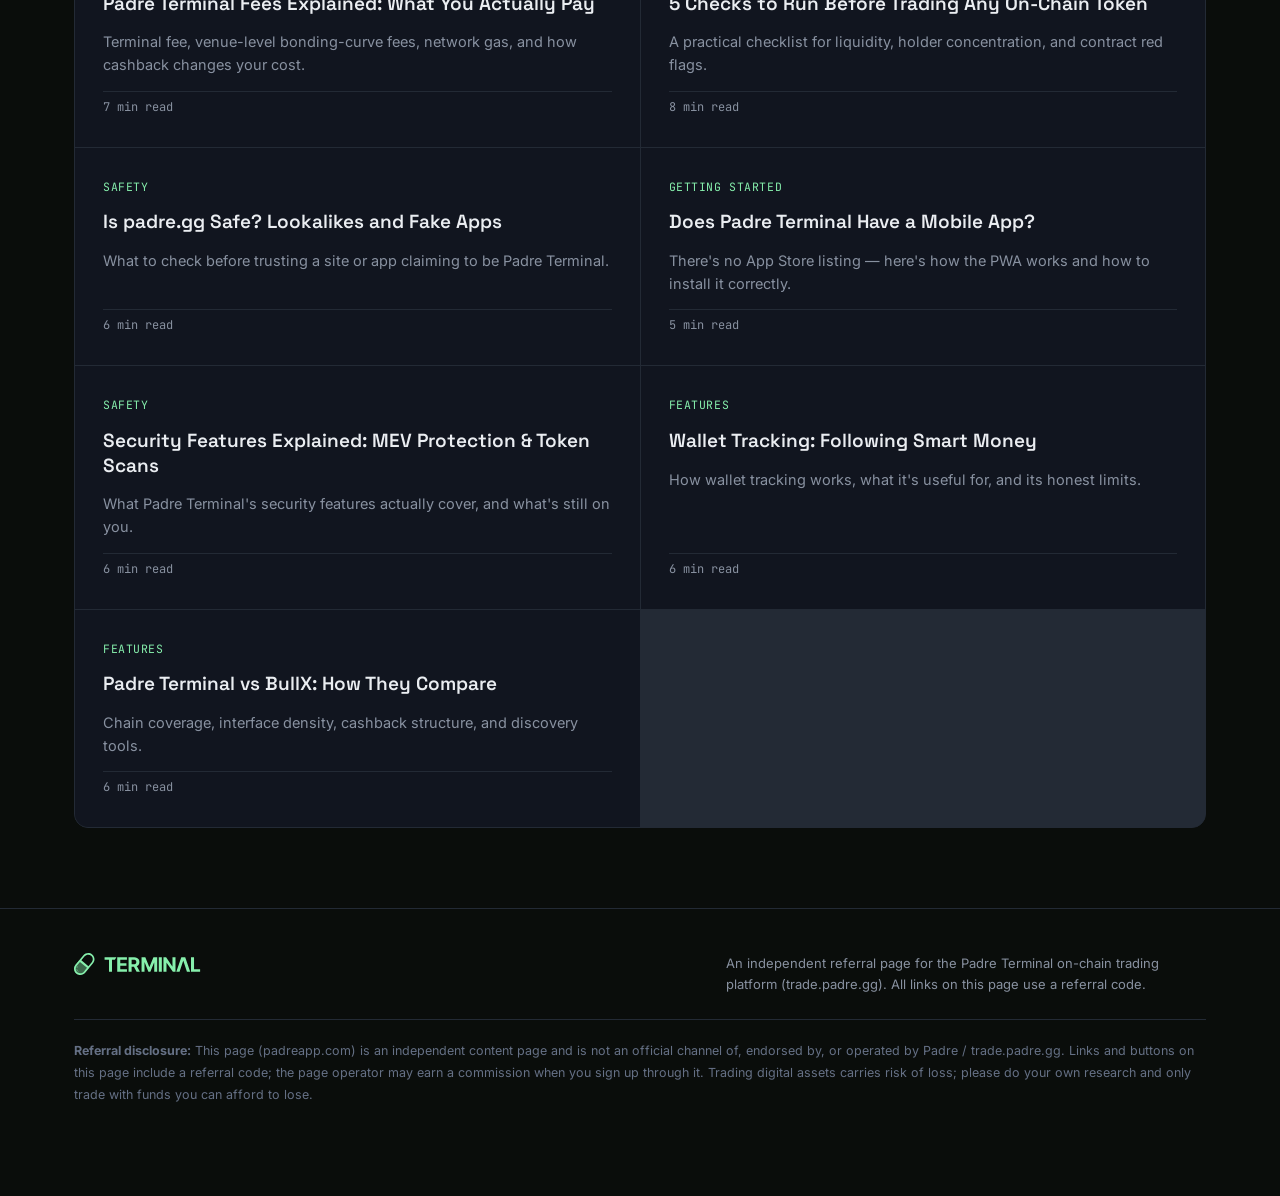
==== commit bebd6db8: "Add files via upload" ====
--- a/blog/index.html
+++ b/blog/index.html
@@ -12,7 +12,11 @@
 <meta property="og:site_name" content="Padre Terminal Trading">
 <meta property="og:url" content="https://padreapp.com/blog/">
 <link rel="icon" href="/favicon.ico" sizes="any">
+<link rel="icon" href="/favicon-48.png" sizes="48x48" type="image/png">
 <link rel="icon" href="/favicon-96.png" type="image/png" sizes="96x96">
+<link rel="icon" href="/icon-mark.svg" type="image/svg+xml">
+<link rel="apple-touch-icon" href="/apple-touch-icon.png">
+<link rel="manifest" href="/site.webmanifest">
 <link rel="preconnect" href="https://fonts.googleapis.com">
 <link rel="preconnect" href="https://fonts.gstatic.com" crossorigin>
 <link href="https://fonts.googleapis.com/css2?family=Space+Grotesk:wght@500;600;700&family=Inter:wght@400;500;600;700&family=JetBrains+Mono:wght@400;500;600&display=swap" rel="stylesheet">
@@ -56,7 +60,7 @@
         <a href="/blog/">Blog</a>
       </div>
       <div class="nav-right">
-        <a class="nav-cta" href="https://trade.padre.gg/rk/getbonus" target="_blank" rel="noopener sponsored">Open Terminal →</a>
+        <a class="nav-cta" href="/go/" target="_blank" rel="noopener sponsored">Open Terminal →</a>
         <button class="hamburger" id="menuBtn" aria-label="Open menu" aria-expanded="false">
           <svg viewBox="0 0 24 24" fill="none" stroke="currentColor" stroke-width="2" stroke-linecap="round"><path d="M4 7h16M4 12h16M4 17h16"/></svg>
         </button>
@@ -164,6 +168,41 @@
         <h2>5 Checks to Run Before Trading Any On-Chain Token</h2>
         <p>A practical checklist for liquidity, holder concentration, and contract red flags.</p>
         <div class="meta">8 min read</div>
+      </a>
+
+      <a class="post-card" href="/blog/is-padre-gg-safe.html">
+        <div class="cat">SAFETY</div>
+        <h2>Is padre.gg Safe? Lookalikes and Fake Apps</h2>
+        <p>What to check before trusting a site or app claiming to be Padre Terminal.</p>
+        <div class="meta">6 min read</div>
+      </a>
+
+      <a class="post-card" href="/blog/does-padre-terminal-have-a-mobile-app.html">
+        <div class="cat">GETTING STARTED</div>
+        <h2>Does Padre Terminal Have a Mobile App?</h2>
+        <p>There's no App Store listing — here's how the PWA works and how to install it correctly.</p>
+        <div class="meta">5 min read</div>
+      </a>
+
+      <a class="post-card" href="/blog/padre-terminal-security-features.html">
+        <div class="cat">SAFETY</div>
+        <h2>Security Features Explained: MEV Protection &amp; Token Scans</h2>
+        <p>What Padre Terminal's security features actually cover, and what's still on you.</p>
+        <div class="meta">6 min read</div>
+      </a>
+
+      <a class="post-card" href="/blog/wallet-tracking-padre-terminal.html">
+        <div class="cat">FEATURES</div>
+        <h2>Wallet Tracking: Following Smart Money</h2>
+        <p>How wallet tracking works, what it's useful for, and its honest limits.</p>
+        <div class="meta">6 min read</div>
+      </a>
+
+      <a class="post-card" href="/blog/padre-terminal-vs-bullx.html">
+        <div class="cat">FEATURES</div>
+        <h2>Padre Terminal vs BullX: How They Compare</h2>
+        <p>Chain coverage, interface density, cashback structure, and discovery tools.</p>
+        <div class="meta">6 min read</div>
       </a>
     </div>
   </div>
--- a/blog/styles.css
+++ b/blog/styles.css
@@ -62,6 +62,16 @@
 .mobile-panel a{padding:13px 4px; font-size:15px; color:var(--muted); border-bottom:1px solid var(--line);}
 .mobile-panel a:last-child{border-bottom:none;}
 .mobile-panel a:hover{color:var(--up);}
+
+@media(max-width:480px){
+  .wrap{padding:0 16px;}
+  nav{height:60px;}
+  .logo-img, .logo-img svg{height:18px;}
+  .nav-right{gap:6px;}
+  .nav-cta{padding:8px 12px; font-size:12.5px;}
+  .hamburger{width:32px; height:32px;}
+  .hamburger svg{width:16px; height:16px;}
+}
 
 /* breadcrumb */
 .crumb{font-family:'JetBrains Mono',monospace; font-size:12.5px; color:var(--muted); padding:24px 0 0;}
